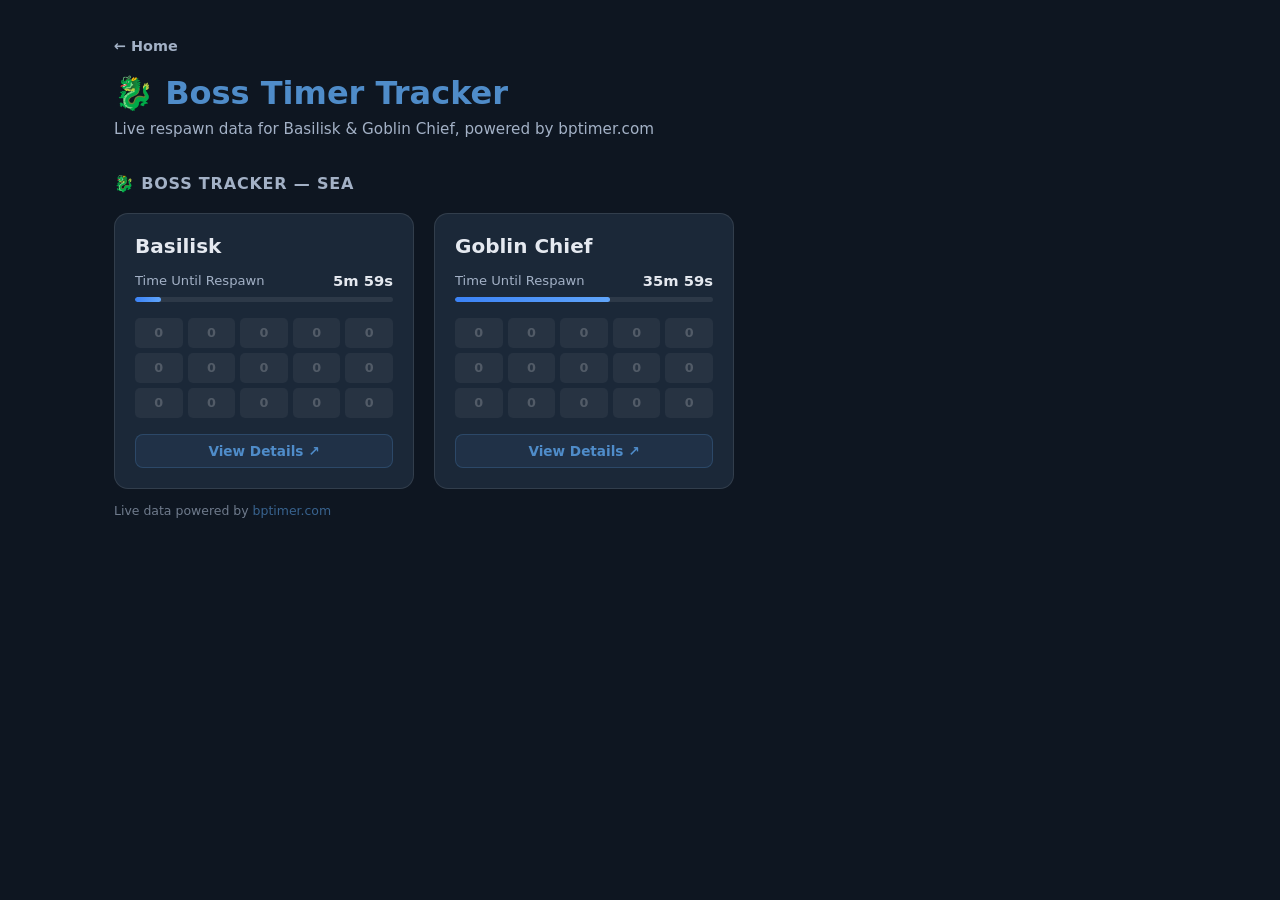
==== boss-tracker/index.html @ 93baa129 "Update" ====
<!DOCTYPE html>
<html lang="en">
<head>
  <meta charset="UTF-8" />
  <meta name="viewport" content="width=device-width, initial-scale=1.0"/>
  <meta name="description" content="Live boss respawn tracker for Basilisk and Goblin Chief in Blue Protocol: Star Resonance">
  <title>Boss Timer Tracker — Blue Protocol</title>
  <link rel="stylesheet" href="../assets/css/boss-tracker.css">
</head>
<body>
  <div class="bt-page">

    <div class="bt-page-header">
      <a class="bt-home-link" href="../">← Home</a>
      <h1 class="bt-page-title">🐉 Boss Timer Tracker</h1>
      <p class="bt-page-sub">Live respawn data for Basilisk &amp; Goblin Chief, powered by bptimer.com</p>
    </div>

    <section id="boss-tracker" aria-label="Boss Tracker"></section>

  </div>

  <script src="../assets/js/boss-tracker.js"></script>
</body>
</html>
---- assets/css/boss-tracker.css ----
/* ----------------------------------------
   Boss Tracker Page Styles
   ---------------------------------------- */
:root {
  --bg-dark:    #0e1621;
  --bg-panel:   #1b2838;
  --accent:     #4f8cc9;
  --text-main:  #e5e9f0;
  --text-muted: #a3b1c6;
  --gap:        20px;
}

* { box-sizing: border-box; }

body {
  margin: 0;
  font-family: Inter, 'Segoe UI', system-ui, -apple-system, sans-serif;
  background: var(--bg-dark);
  color: var(--text-main);
  min-height: 100vh;
}

/* ── Page wrapper ── */
.bt-page {
  max-width: 1100px;
  margin: 0 auto;
  padding: 36px 24px 60px;
}

/* ── Page header ── */
.bt-page-header {
  margin-bottom: 36px;
}

.bt-home-link {
  display: inline-block;
  color: var(--text-muted);
  text-decoration: none;
  font-size: 0.9rem;
  font-weight: 600;
  margin-bottom: 20px;
  transition: color 0.2s;
}

.bt-home-link:hover {
  color: var(--accent);
}

.bt-page-title {
  font-size: 2rem;
  font-weight: 800;
  color: var(--accent);
  margin: 0 0 8px 0;
}

.bt-page-sub {
  color: var(--text-muted);
  font-size: 0.95rem;
  margin: 0;
}

/* ── Tracker section wrapper ── */
#boss-tracker {
  width: 100%;
}

/* ── Header row (title + region toggle) ── */
.bt-header {
  display: flex;
  align-items: center;
  justify-content: space-between;
  margin-bottom: 20px;
}

.bt-title {
  font-size: 1rem;
  font-weight: 700;
  color: var(--text-muted);
  letter-spacing: 0.05em;
  text-transform: uppercase;
  margin: 0;
}

.bt-region-toggle {
  display: flex;
  gap: 6px;
}

.bt-region-btn {
  padding: 5px 18px;
  border-radius: 6px;
  border: 1px solid rgba(255,255,255,0.15);
  background: transparent;
  color: var(--text-muted);
  font-size: 0.84rem;
  font-weight: 600;
  cursor: pointer;
  transition: all 0.2s;
}

.bt-region-btn.active,
.bt-region-btn:hover {
  background: var(--accent);
  color: #fff;
  border-color: var(--accent);
}

/* ── Cards row ── */
.bt-cards {
  display: flex;
  gap: 20px;
  flex-wrap: wrap;
  justify-content: flex-start;
}

.bt-card {
  background: var(--bg-panel);
  border: 1px solid rgba(255,255,255,0.1);
  border-radius: 14px;
  padding: 20px;
  width: 300px;
  flex-shrink: 0;
  transition: border-color 0.2s;
}

.bt-card:hover {
  border-color: rgba(79,140,201,0.4);
}

.bt-card-top {
  display: flex;
  align-items: center;
  justify-content: space-between;
  margin-bottom: 14px;
}

.bt-boss-name {
  font-size: 1.25rem;
  font-weight: 800;
  color: var(--text-main);
}

.bt-boss-img {
  width: 56px;
  height: 56px;
  border-radius: 50%;
  object-fit: cover;
  border: 2px solid rgba(255,255,255,0.12);
  background: rgba(255,255,255,0.05);
}

/* ── Respawn row ── */
.bt-respawn-row {
  display: flex;
  justify-content: space-between;
  align-items: center;
  font-size: 0.82rem;
  color: var(--text-muted);
  margin-bottom: 8px;
}

.bt-respawn-val {
  font-weight: 700;
  color: var(--text-main);
  font-size: 0.92rem;
}

/* ── Progress bar ── */
.bt-prog-wrap {
  height: 5px;
  background: rgba(255,255,255,0.08);
  border-radius: 3px;
  overflow: hidden;
  margin-bottom: 16px;
}

.bt-prog-bar {
  height: 100%;
  background: linear-gradient(90deg, #3b82f6 0%, #60a5fa 100%);
  border-radius: 3px;
  transition: width 1s linear;
}

/* ── Channel grid ── */
.bt-channels {
  display: grid;
  grid-template-columns: repeat(5, 1fr);
  gap: 5px;
  margin-bottom: 16px;
}

/* ── Channel pill ── */
.bt-pill {
  position: relative;
  overflow: hidden;
  display: flex;
  align-items: center;
  justify-content: center;
  height: 30px;
  border-radius: 5px;
  font-size: 0.8rem;
  font-weight: 700;
  user-select: none;
  background: rgba(255,255,255,0.05);
  color: #fff;
  cursor: default;
}

/* HP fill bar sits behind label */
.bt-pill-fill {
  position: absolute;
  left: 0;
  top: 0;
  height: 100%;
  z-index: 0;
  border-radius: 5px;
  transition: width 0.6s ease, background-color 0.4s ease;
}

.bt-pill-label {
  position: relative;
  z-index: 1;
  line-height: 1;
}

.bt-pill-fill--healthy { background: #16a34a; }           /* green  — HP > 30% */
.bt-pill-fill--low     { background: #ea580c; }           /* orange — HP 1–30% */
.bt-pill-fill--dead    { background: #b91c1c; width: 100% !important; } /* red — killed */

.bt-pill--dead  { color: #fca5a5; }
.bt-pill--empty { color: rgba(255,255,255,0.2); }

/* ── Card footer (View Details button) ── */
.bt-footer {
  display: flex;
}

.bt-details-btn {
  flex: 1;
  text-align: center;
  padding: 8px 12px;
  border-radius: 8px;
  background: rgba(79,140,201,0.1);
  border: 1px solid rgba(79,140,201,0.25);
  color: var(--accent);
  text-decoration: none;
  font-size: 0.85rem;
  font-weight: 600;
  transition: all 0.2s;
}

.bt-details-btn:hover {
  background: rgba(79,140,201,0.22);
  border-color: var(--accent);
}

/* ── Credits ── */
.bt-credits {
  font-size: 0.78rem;
  color: var(--text-muted);
  opacity: 0.65;
  margin-top: 14px;
  margin-bottom: 0;
}

.bt-credits a {
  color: var(--accent);
  text-decoration: none;
}

.bt-credits a:hover {
  text-decoration: underline;
}

/* ── Responsive ── */
@media (max-width: 680px) {
  .bt-page {
    padding: 24px 16px 48px;
  }

  .bt-cards {
    justify-content: center;
  }

  .bt-card {
    width: 100%;
    max-width: 340px;
  }

  .bt-page-title {
    font-size: 1.6rem;
  }
}
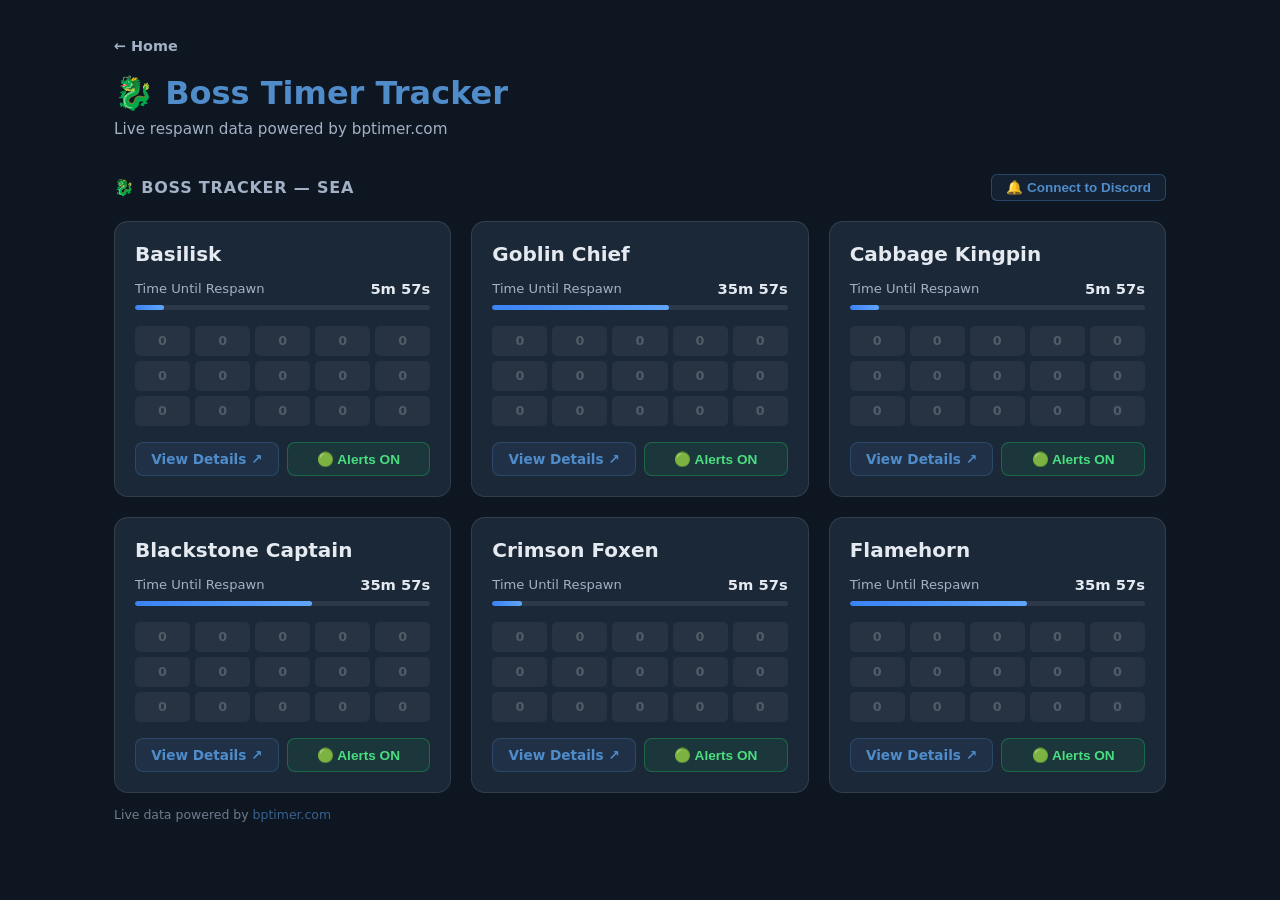
==== commit 49366b9c: "update" ====
--- a/boss-tracker/index.html
+++ b/boss-tracker/index.html
@@ -3,7 +3,7 @@
 <head>
   <meta charset="UTF-8" />
   <meta name="viewport" content="width=device-width, initial-scale=1.0"/>
-  <meta name="description" content="Live boss respawn tracker for Basilisk and Goblin Chief in Blue Protocol: Star Resonance">
+  <meta name="description" content="Live boss respawn tracker for Basilisk, Goblin Chief, Cabbage Kingpin, Blackstone Captain, Crimson Foxen, and Flamehorn in Blue Protocol: Star Resonance">
   <title>Boss Timer Tracker — Blue Protocol</title>
   <link rel="stylesheet" href="../assets/css/boss-tracker.css">
 </head>
@@ -13,7 +13,7 @@
     <div class="bt-page-header">
       <a class="bt-home-link" href="../">← Home</a>
       <h1 class="bt-page-title">🐉 Boss Timer Tracker</h1>
-      <p class="bt-page-sub">Live respawn data for Basilisk &amp; Goblin Chief, powered by bptimer.com</p>
+      <p class="bt-page-sub">Live respawn data powered by bptimer.com</p>
     </div>
 
     <section id="boss-tracker" aria-label="Boss Tracker"></section>
--- a/assets/css/boss-tracker.css
+++ b/assets/css/boss-tracker.css
@@ -107,10 +107,9 @@
 
 /* ── Cards row ── */
 .bt-cards {
-  display: flex;
+  display: grid;
+  grid-template-columns: repeat(3, 1fr);
   gap: 20px;
-  flex-wrap: wrap;
-  justify-content: flex-start;
 }
 
 .bt-card {
@@ -118,8 +117,7 @@
   border: 1px solid rgba(255,255,255,0.1);
   border-radius: 14px;
   padding: 20px;
-  width: 300px;
-  flex-shrink: 0;
+  min-width: 0;
   transition: border-color 0.2s;
 }
 
@@ -230,9 +228,80 @@
 .bt-pill--dead  { color: #fca5a5; }
 .bt-pill--empty { color: rgba(255,255,255,0.2); }
 
+.bt-pill--clickable {
+  cursor: pointer;
+  transition: filter 0.15s, outline 0.15s;
+}
+
+.bt-pill--clickable:hover {
+  filter: brightness(1.25);
+  outline: 1px solid rgba(255,255,255,0.35);
+}
+
+/* ── Discord webhook button ── */
+.bt-webhook-btn {
+  padding: 5px 14px;
+  border-radius: 6px;
+  border: 1px solid rgba(79,140,201,0.35);
+  background: rgba(79,140,201,0.1);
+  color: var(--accent);
+  font-size: 0.84rem;
+  font-weight: 600;
+  cursor: pointer;
+  transition: all 0.2s;
+  white-space: nowrap;
+}
+
+.bt-webhook-btn:hover {
+  background: rgba(79,140,201,0.22);
+  border-color: var(--accent);
+}
+
+.bt-webhook-btn--connected {
+  border-color: rgba(34,197,94,0.5);
+  background: rgba(34,197,94,0.12);
+  color: #4ade80;
+}
+
+.bt-webhook-btn--connected:hover {
+  background: rgba(34,197,94,0.22);
+  border-color: #4ade80;
+}
+
+/* ── Auto-alert toggle button ── */
+.bt-auto-btn {
+  padding: 5px 14px;
+  border-radius: 6px;
+  border: 1px solid rgba(34,197,94,0.4);
+  background: rgba(34,197,94,0.1);
+  color: #4ade80;
+  font-size: 0.84rem;
+  font-weight: 600;
+  cursor: pointer;
+  transition: all 0.2s;
+  white-space: nowrap;
+}
+
+.bt-auto-btn:hover {
+  background: rgba(34,197,94,0.2);
+  border-color: #4ade80;
+}
+
+.bt-auto-btn--off {
+  border-color: rgba(239,68,68,0.4);
+  background: rgba(239,68,68,0.1);
+  color: #f87171;
+}
+
+.bt-auto-btn--off:hover {
+  background: rgba(239,68,68,0.2);
+  border-color: #f87171;
+}
+
 /* ── Card footer (View Details button) ── */
 .bt-footer {
   display: flex;
+  gap: 8px;
 }
 
 .bt-details-btn {
@@ -254,6 +323,36 @@
   border-color: var(--accent);
 }
 
+.bt-alert-btn {
+  flex: 1;
+  text-align: center;
+  padding: 8px 12px;
+  border-radius: 8px;
+  background: rgba(34,197,94,0.1);
+  border: 1px solid rgba(34,197,94,0.35);
+  color: #4ade80;
+  font-size: 0.85rem;
+  font-weight: 600;
+  cursor: pointer;
+  transition: all 0.2s;
+}
+
+.bt-alert-btn:hover {
+  background: rgba(34,197,94,0.2);
+  border-color: #4ade80;
+}
+
+.bt-alert-btn--off {
+  background: rgba(239,68,68,0.1);
+  border-color: rgba(239,68,68,0.35);
+  color: #f87171;
+}
+
+.bt-alert-btn--off:hover {
+  background: rgba(239,68,68,0.2);
+  border-color: #f87171;
+}
+
 /* ── Credits ── */
 .bt-credits {
   font-size: 0.78rem;
@@ -279,12 +378,11 @@
   }
 
   .bt-cards {
-    justify-content: center;
+    grid-template-columns: 1fr;
   }
 
   .bt-card {
     width: 100%;
-    max-width: 340px;
   }
 
   .bt-page-title {
